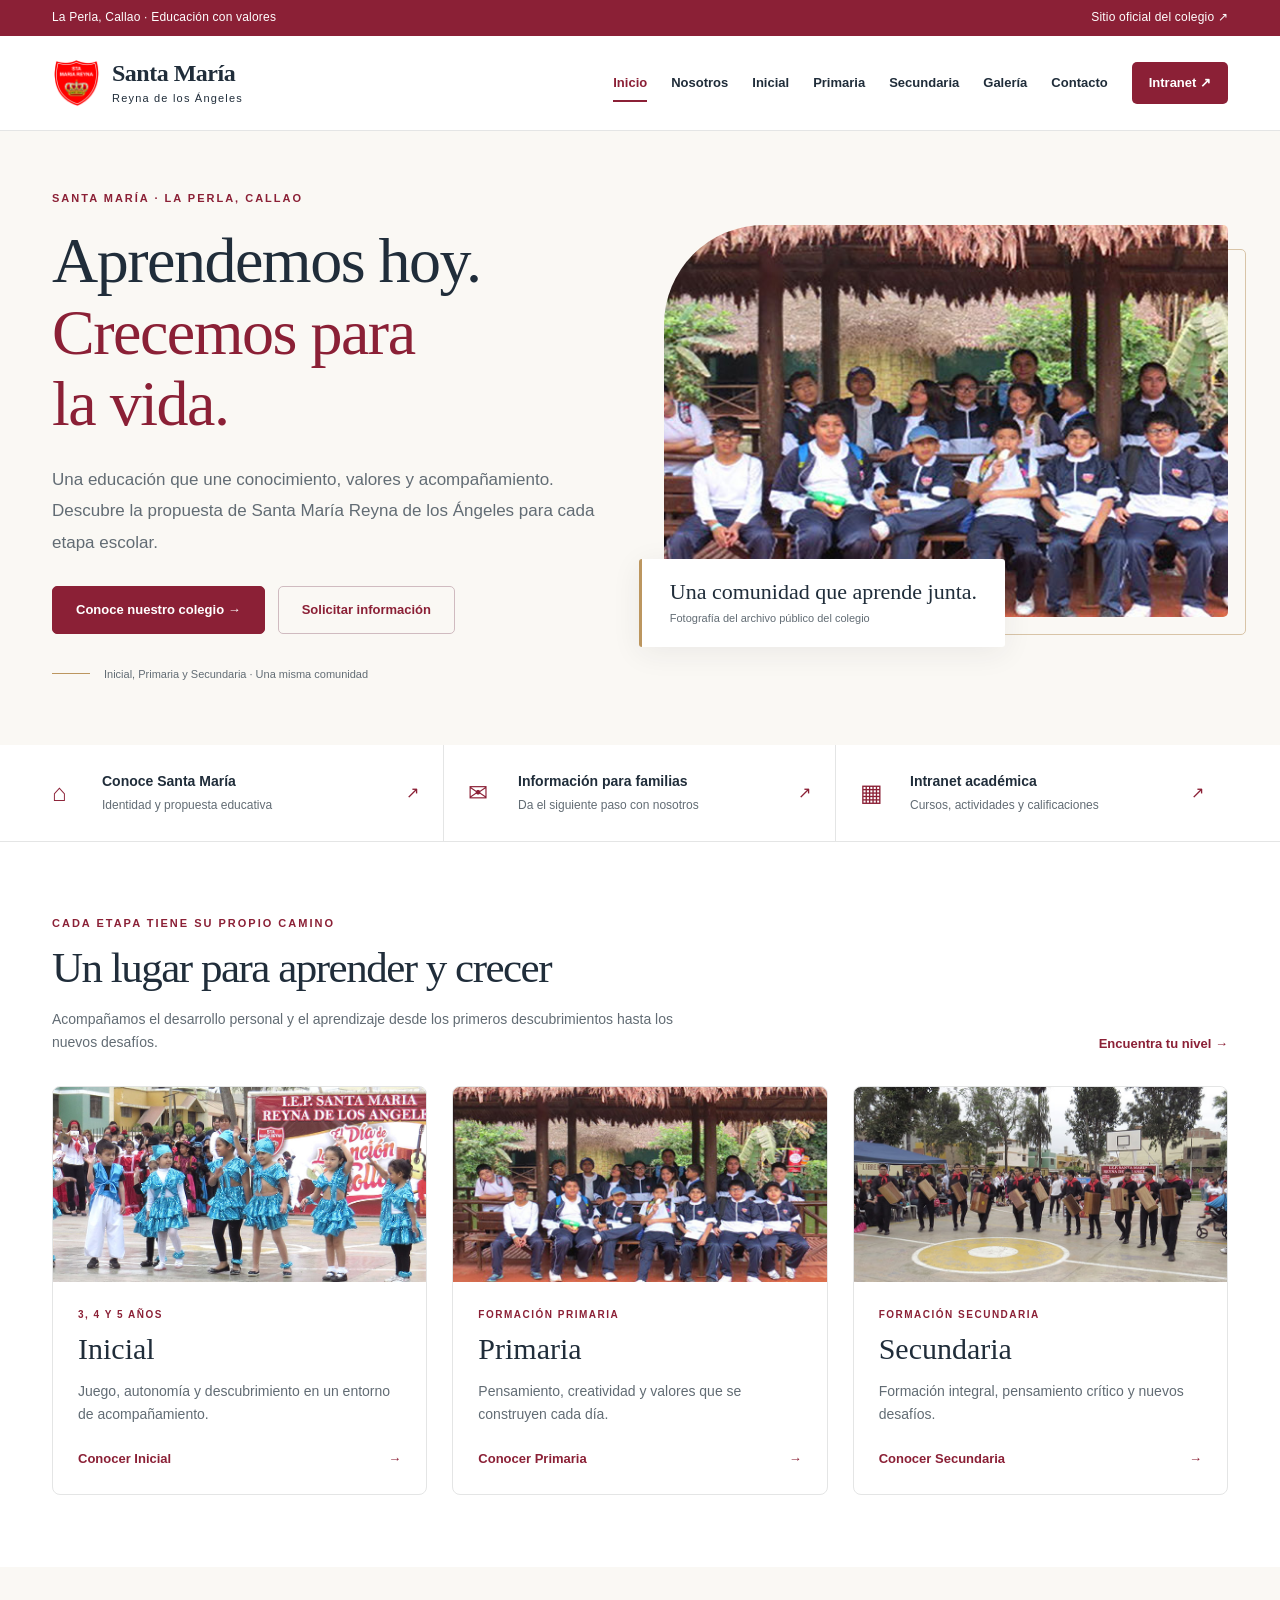
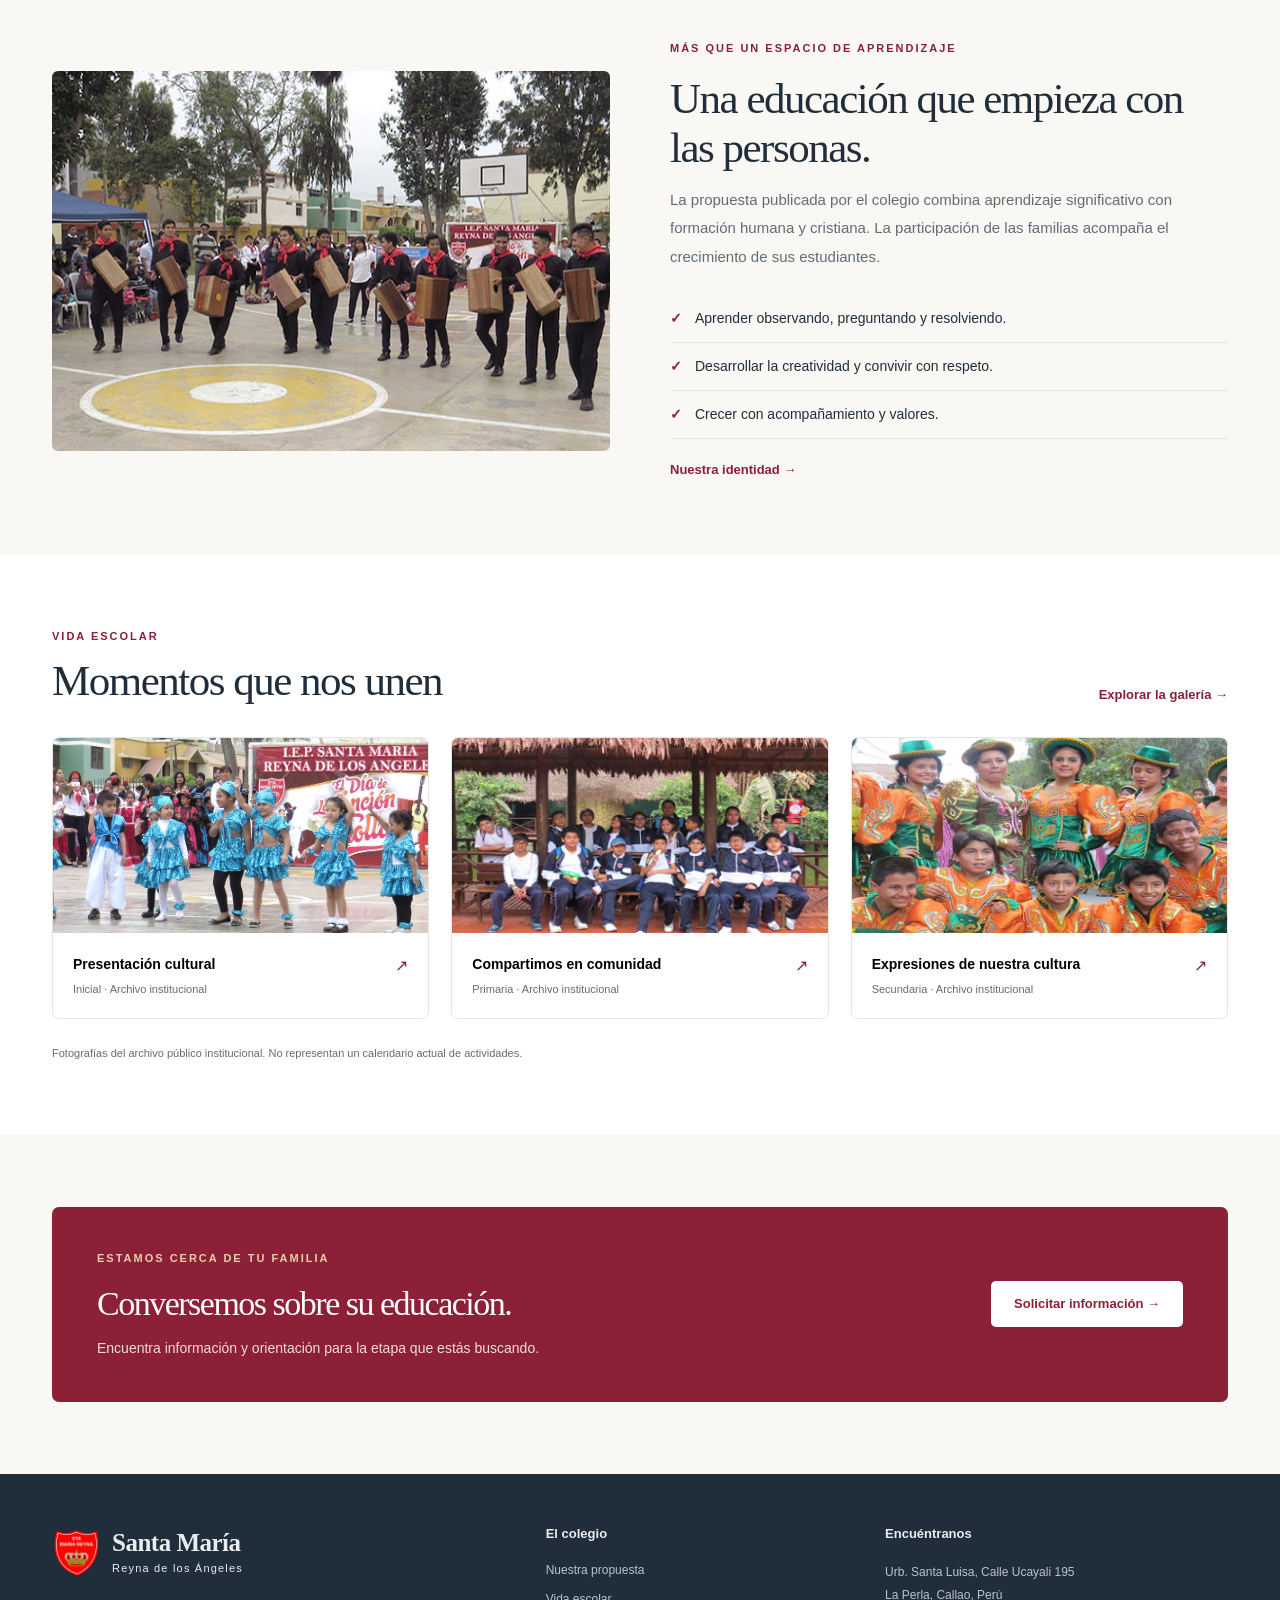
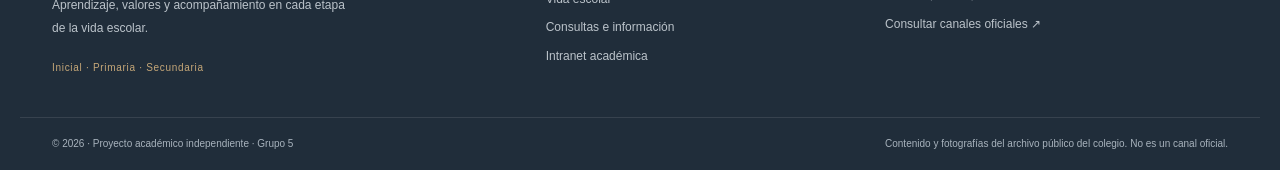
==== index.html @ e70b3de5 "Implementa portal institucional e intranet academica con SQLite" ====
<!doctype html>
<html lang="es"><head>
<meta charset="utf-8"><meta name="viewport" content="width=device-width,initial-scale=1"><meta name="theme-color" content="#8b2036">
<meta name="description" content="Santa María Reyna de los Ángeles: Inicial, Primaria y Secundaria en La Perla, Callao. Rediseño académico independiente.">
<title>Santa María Reyna de los Ángeles</title><link rel="icon" href="assets/logo.png"><link rel="stylesheet" href="styles.css">
</head><body>
<a class="skip" href="#main">Saltar al contenido</a>
<div class="topline"><div class="container"><span>La Perla, Callao · Educación con valores</span><a href="https://www.santamra.edu.pe/" target="_blank" rel="noopener noreferrer">Sitio oficial del colegio ↗</a></div></div>
<header class="sitehead"><div class="container headinner">
<a class="brand" href="#/inicio" aria-label="Santa María, ir al inicio"><img src="assets/logo.png" width="50" height="52" alt="Escudo de Santa María"><span><strong>Santa María</strong><small>Reyna de los Ángeles</small></span></a>
<button id="menuToggle" class="menuToggle" aria-expanded="false" aria-controls="siteNav">☰ <span>Menú</span></button>
<nav id="siteNav" aria-label="Navegación principal"><a href="#/inicio">Inicio</a><a href="#/institucion">Nosotros</a><a href="#/inicial">Inicial</a><a href="#/primaria">Primaria</a><a href="#/secundaria">Secundaria</a><a href="#/galeria">Galería</a><a href="#/contacto">Contacto</a><a class="navcta" href="intranet.html">Intranet ↗</a></nav>
</div></header>
<main id="main" tabindex="-1"><div id="page"></div></main>
<footer class="sitefooter"><div class="container footgrid">
<div><a class="brand footerbrand" href="#/inicio"><img src="assets/logo.png" width="50" height="52" alt="Escudo"><span><strong>Santa María</strong><small>Reyna de los Ángeles</small></span></a><p>Aprendizaje, valores y acompañamiento en cada etapa de la vida escolar.</p><span class="footerlabel">Inicial · Primaria · Secundaria</span></div>
<div><h3>El colegio</h3><a href="#/institucion">Nuestra propuesta</a><a href="#/galeria">Vida escolar</a><a href="#/contacto">Consultas e información</a><a href="intranet.html">Intranet académica</a></div>
<div><h3>Encuéntranos</h3><p>Urb. Santa Luisa, Calle Ucayali 195<br>La Perla, Callao, Perú</p><a href="https://www.santamra.edu.pe/contactenos.html" target="_blank" rel="noopener noreferrer">Consultar canales oficiales ↗</a></div>
</div><div class="container legal"><span>© 2026 · Proyecto académico independiente · Grupo 5</span><span>Contenido y fotografías del archivo público del colegio. No es un canal oficial.</span></div></footer>
<dialog id="modal" aria-labelledby="modalTitle"><button class="close" id="modalClose" aria-label="Cerrar fotografía">×</button><div id="modalContent"></div></dialog>
<script src="app.js"></script></body></html>
---- styles.css ----
:root{--wine:#8b2036;--wine-dark:#661629;--ink:#202d3a;--muted:#626c74;--paper:#faf8f4;--gold:#bc965f;--line:#e4e5e5}
*{box-sizing:border-box}body{margin:0;color:var(--ink);font:16px/1.65 'Segoe UI',Arial,sans-serif;background:white}a{color:inherit;text-decoration:none}button,input,select,textarea{font:inherit}button,a,input,select,textarea{touch-action:manipulation}button{cursor:pointer}img{max-width:100%;display:block}h1,h2,h3,p{margin:0}h1,h2{font-family:Georgia,'Times New Roman',serif;font-weight:400;line-height:1.12;letter-spacing:-1.5px}h1{font-size:clamp(38px,5vw,65px)}h2{font-size:clamp(30px,3.6vw,43px)}h3{font-size:21px;line-height:1.35}p{margin-top:14px}.container{max-width:1240px;margin:auto;padding:0 32px}.skip{position:fixed;top:-100px;left:15px;padding:12px;background:white;z-index:100}.skip:focus{top:12px}:focus-visible{outline:3px solid #c59438;outline-offset:4px;border-radius:3px}[hidden]{display:none!important}.topline{background:var(--wine);color:white;font-size:12px;letter-spacing:.2px}.topline .container{display:flex;align-items:center;justify-content:space-between;padding-top:8px;padding-bottom:8px}.sitehead{background:white;border-bottom:1px solid var(--line);position:sticky;top:0;z-index:30}.headinner{display:flex;align-items:center;justify-content:space-between;gap:22px;min-height:94px}.brand{display:flex;align-items:center;gap:11px;flex-shrink:0;line-height:1.25}.brand img{object-fit:contain;width:49px;height:54px}.brand strong{font:700 24px Georgia,serif;letter-spacing:-.5px}.brand small{display:block;font-size:11px;letter-spacing:1.2px;margin-top:5px}.sitehead nav{display:flex;align-items:center;gap:24px}.sitehead nav a{font-size:13px;font-weight:600;position:relative;padding:10px 0}.sitehead nav a.active{color:var(--wine)}.sitehead nav a.active:after{content:'';position:absolute;left:0;right:0;bottom:2px;height:2px;background:var(--wine)}.sitehead nav .navcta{padding:10px 17px;background:var(--wine);color:white;border-radius:5px}.menuToggle{display:none;border:1px solid var(--line);background:white;padding:9px;border-radius:5px}.hero{background:var(--paper);overflow:hidden}.heroGrid{display:grid;grid-template-columns:1fr 1.03fr;gap:64px;align-items:center;padding-top:58px;padding-bottom:62px}.eyebrow{font-size:11px;letter-spacing:2px;font-weight:700;text-transform:uppercase;color:var(--wine);margin-bottom:18px}.hero h1 em{font-style:normal;color:var(--wine)}.lead{font-size:17px;color:var(--muted);line-height:1.85;max-width:630px;margin-top:24px}.actions{display:flex;gap:13px;flex-wrap:wrap;align-items:center;margin-top:28px}.btn{display:inline-flex;align-items:center;justify-content:center;gap:18px;background:var(--wine);color:white;padding:13px 23px;border:1px solid var(--wine);border-radius:5px;font-weight:600;font-size:13px;line-height:1.5;transition:background .15s}.btn:hover{background:var(--wine-dark)}.btn.secondary{background:transparent;color:var(--wine);border-color:#d0bbc0}.btn.secondary:hover{background:#f3e9ec}.btn:disabled{opacity:.65;cursor:wait}.inlineLink{font-size:13px;font-weight:650;color:var(--wine);display:inline-block;margin-top:20px}.heroPhoto{margin:0;position:relative;padding-bottom:30px}.heroPhoto:before{content:'';position:absolute;right:-18px;top:24px;width:76%;height:91%;border:1px solid #d8c4a7;border-radius:100px 5px 5px 5px}.heroPhoto img{position:relative;width:100%;height:392px;object-fit:cover;object-position:45% center;border-radius:100px 5px 5px 5px}.photoCaption{position:absolute;bottom:0;left:-25px;background:white;padding:20px 28px;box-shadow:0 6px 30px #24313b12;border-left:3px solid var(--gold);border-radius:3px;max-width:90%}.photoCaption strong{display:block;font:22px Georgia,serif}.photoCaption span{display:block;font-size:11px;color:var(--muted);margin-top:4px}.heroMeta{display:flex;align-items:center;gap:14px;margin-top:31px;font-size:11px;color:var(--muted)}.heroMeta:before{content:'';height:1px;width:38px;background:var(--gold)}.quickbar{border-bottom:1px solid var(--line)}.quickgrid{display:grid;grid-template-columns:repeat(3,1fr)}.quickgrid a{padding:25px 24px;display:flex;align-items:center;gap:17px;border-right:1px solid var(--line)}.quickgrid a:first-child{padding-left:0}.quickgrid a:last-child{border:0}.quickgrid strong{display:block;font-size:14px}.quickgrid small{display:block;color:var(--muted);font-size:12px;margin-top:3px}.quickicon{font-size:24px;color:var(--wine);width:33px}.quickarrow{margin-left:auto;color:var(--wine)}.section{padding:72px 0}.section.alt{background:var(--paper)}.sectionHead{display:flex;justify-content:space-between;align-items:end;gap:25px;margin-bottom:32px}.sectionHead .eyebrow{margin-bottom:12px}.sectionIntro{color:var(--muted);font-size:14px;max-width:630px;margin-top:16px}.cards{display:grid;grid-template-columns:repeat(3,1fr);gap:25px}.card{border:1px solid var(--line);background:white;border-radius:8px;overflow:hidden}.card img{height:195px;width:100%;object-fit:cover}.cardBody{padding:25px}.label{font-size:10px;color:var(--wine);font-weight:700;letter-spacing:1.5px;text-transform:uppercase;margin-bottom:8px}.card h3{font:30px Georgia,serif}.card p{font-size:14px;color:var(--muted);min-height:48px}.card a{display:flex;justify-content:space-between}.twocol{display:grid;grid-template-columns:1fr 1fr;gap:60px;align-items:center}.twocol figure{margin:0}.widePhoto{width:100%;height:380px;object-fit:cover;border-radius:6px}.prose{color:var(--muted);font-size:15px;line-height:1.9}.detailList{list-style:none;padding:0;margin:24px 0 0}.detailList li{display:flex;gap:13px;align-items:start;padding:12px 0;border-bottom:1px solid var(--line);font-size:14px}.detailList li:before{content:'✓';color:var(--wine);font-weight:700}.ctaBand{display:flex;gap:25px;align-items:center;justify-content:space-between;background:var(--wine);color:white;padding:42px 45px;border-radius:7px}.ctaBand p{opacity:.85;font-size:14px}.ctaBand .eyebrow{color:#e6cfaa}.ctaBand .btn{background:white;color:var(--wine);border:0;flex-shrink:0}.ctaBand h2{font-size:34px}.source{font-size:11px;color:var(--muted);margin-top:25px}.source a{text-decoration:underline;text-underline-offset:3px}.pageHero{background:var(--paper);padding:42px 0 47px;border-bottom:1px solid #eee8df}.breadcrumb{font-size:11px;color:var(--muted);margin-bottom:22px}.breadcrumb a{color:var(--wine)}.pageHero h1{font-size:49px}.pageHero .lead{font-size:16px;margin-top:16px}.panel{border:1px solid var(--line);border-radius:7px;padding:32px;background:white}.panel h2{font-size:34px}.panel h3{font:26px Georgia,serif}.panel p{color:var(--muted);font-size:14px}.bulletCards{display:grid;grid-template-columns:repeat(3,1fr);gap:25px;margin-top:32px}.bullet{padding:28px;background:white;border:1px solid var(--line);border-radius:7px}.bullet>b{font:30px Georgia,serif;color:#c5a778}.bullet h3{margin-top:18px;font-size:18px}.bullet p{font-size:14px;color:var(--muted)}.levelMeta{display:flex;gap:8px;flex-wrap:wrap;margin-top:25px}.pill{font-size:11px;border-radius:30px;background:#eee6db;padding:6px 13px;color:#605647}.filterbar{display:flex;gap:8px;flex-wrap:wrap;margin-bottom:25px}.filter{padding:9px 20px;border:1px solid var(--line);border-radius:4px;background:white;color:var(--muted);font-size:13px}.filter[aria-pressed=true]{background:var(--wine);border-color:var(--wine);color:white}.gallery{display:grid;grid-template-columns:repeat(3,1fr);gap:22px;margin-top:15px}.photo{text-align:left;border:1px solid var(--line);background:white;padding:0;border-radius:7px;overflow:hidden}.photo img{width:100%;height:195px;object-fit:cover;transition:transform .2s}.photo:hover img{transform:scale(1.025)}.photoInfo{display:block;padding:20px}.photoInfo strong{display:block;font-size:14px}.photoInfo small{display:block;font-size:11px;color:var(--muted);margin-top:4px}.photoInfo em{float:right;font-style:normal;color:var(--wine)}dialog{border:0;border-radius:8px;padding:32px;max-width:900px;width:calc(100% - 32px);max-height:92vh;overflow:auto;color:var(--ink);box-shadow:0 25px 80px #0004}dialog::backdrop{background:#17222dcc}.close{position:absolute;right:13px;top:9px;background:white;border:0;font-size:28px;border-radius:30px;width:36px;height:36px;z-index:1}dialog img{width:100%;margin:20px 0;border-radius:5px}dialog h3{padding-right:30px}dialog p{font-size:13px;color:var(--muted)}.formWrap{display:grid;grid-template-columns:1.45fr 1fr;gap:36px;align-items:start}.formGrid{display:grid;grid-template-columns:1fr 1fr;gap:21px;margin-top:27px}.field{display:flex;flex-direction:column;gap:7px}.field label{font-size:12px;font-weight:650}.field input,.field select,.field textarea{width:100%;border:1px solid #cdd1d4;background:white;border-radius:5px;padding:11px 13px;font-size:14px;color:var(--ink)}.field textarea{resize:vertical;min-height:120px}.full{grid-column:1/-1}.checkfield{display:flex;flex-direction:row;align-items:flex-start;gap:11px}.checkfield input{width:17px;height:17px;flex-shrink:0;margin:3px 0}.checkfield label{font-weight:400;color:var(--muted);font-size:12px}.help{font-size:11px;color:var(--muted)}.error{font-size:12px;color:#a32535}.invalid{border-color:#b7233c!important;background:#fff8f8!important}.notice{padding:16px 19px;background:var(--paper);border-left:3px solid var(--gold);font-size:12px;color:#655b4d;margin-top:23px}.success{padding:20px;border:1px solid #a5ccae;background:#f0f8f1;color:#235f39;border-radius:6px;margin-top:22px}.success p{font-size:13px;color:#235f39}.contactItem{padding:22px 0;border-bottom:1px solid var(--line)}.contactItem small{display:block;font-size:10px;color:var(--wine);letter-spacing:1px;text-transform:uppercase}.contactItem strong{display:block;font-size:14px;margin-top:7px}.mapCard{background:#f0ede6;margin-top:24px;border-radius:7px;padding:27px;background-image:linear-gradient(45deg,transparent 46%,#ddd8cc 47%,#ddd8cc 49%,transparent 50%),linear-gradient(-25deg,transparent 45%,#e0dbcf 46%,#e0dbcf 48%,transparent 49%);background-size:68px 75px}.mapCard div{background:white;padding:22px;box-shadow:0 4px 15px #0001;border-radius:5px}.mapCard a{font-size:12px;color:var(--wine);display:block;margin-top:12px}.faq{margin-top:32px}.faq details{border-bottom:1px solid var(--line);padding:19px 0;font-size:14px}.faq summary{font-weight:600;cursor:pointer}.faq p{font-size:14px;color:var(--muted)}.sitefooter{background:#202d3a;color:#e9edef;padding:52px 0 0}.footgrid{display:grid;grid-template-columns:1.25fr .8fr 1fr;gap:65px}.sitefooter p{font-size:12px;color:#bbc3ca;max-width:300px;line-height:1.9}.sitefooter h3{font:600 13px 'Segoe UI',sans-serif;margin-bottom:20px}.footgrid>div>a:not(.brand){display:block;font-size:12px;color:#bbc3ca;margin:9px 0}.footerbrand strong{font-size:25px}.footerlabel{font-size:10px;letter-spacing:.7px;color:#c5a778;display:block;margin-top:21px}.legal{display:flex;justify-content:space-between;gap:20px;font-size:10px;color:#a8b3bd;border-top:1px solid #ffffff1a;margin-top:40px;padding-top:18px;padding-bottom:18px}.notfound{text-align:center;padding:90px 25px}
@media(min-width:1450px){.heroGrid{padding-top:78px;padding-bottom:82px}.heroPhoto img{height:450px}}
@media(max-width:1100px){.sitehead nav{gap:15px}.brand strong{font-size:21px}.brand small{font-size:10px}.heroGrid{gap:35px}.heroPhoto img{height:370px}.photoCaption{left:-12px}.headinner{gap:16px}.container{padding-left:24px;padding-right:24px}}
@media(max-width:930px){.menuToggle{display:block}.sitehead nav{display:none;position:absolute;top:100%;left:0;right:0;background:white;padding:15px 24px;box-shadow:0 10px 15px #0001;flex-wrap:wrap;gap:10px 22px}.sitehead nav.open{display:flex}.headinner{min-height:80px}.heroGrid{gap:30px}.heroPhoto img{height:350px}.hero h1{font-size:45px}.quickgrid a{padding:20px 14px}.quickgrid small{font-size:11px}.twocol{gap:32px}.footgrid{gap:35px}}
@media(max-width:680px){.container{padding:0 20px}.topline .container{padding-top:8px;padding-bottom:8px}.topline{font-size:10px}.topline span{max-width:170px}.heroGrid{grid-template-columns:1fr;padding-top:38px;padding-bottom:36px;gap:38px}.hero h1{font-size:47px}.hero .lead{font-size:15px;margin-top:20px}.heroPhoto{padding-bottom:20px}.heroPhoto img{height:270px;border-radius:65px 5px 5px 5px;object-position:center}.photoCaption{left:10px;padding:15px 21px}.photoCaption strong{font-size:20px}.heroMeta{margin-top:22px}.quickgrid{grid-template-columns:1fr}.quickgrid a{padding:17px 0;border-right:0;border-bottom:1px solid var(--line)}.quickgrid small{font-size:12px}.section{padding:44px 0}.sectionHead{display:block}.sectionHead>.inlineLink{margin-top:17px}.cards,.bulletCards,.gallery{grid-template-columns:1fr}.cards{gap:23px}.card img{height:215px}.card p{min-height:0}.twocol,.formWrap{grid-template-columns:1fr;gap:30px}.widePhoto{height:260px}.ctaBand{display:block;padding:29px 24px}.ctaBand .btn{margin-top:24px}.ctaBand h2{font-size:31px}.pageHero{padding:28px 0 35px}.pageHero h1{font-size:39px}.pageHero .lead{font-size:15px}.panel{padding:25px}.formGrid{grid-template-columns:1fr;gap:17px}.footgrid{grid-template-columns:1fr;gap:28px}.legal{display:block;margin-top:28px;padding-top:17px;padding-bottom:20px}.legal span{display:block;margin-top:5px}.sitefooter{padding-top:36px}.photo img{height:220px}dialog{padding:26px 19px}.bulletCards{gap:14px}.breadcrumb{margin-bottom:17px}.source{font-size:11px}.filter{padding:8px 15px}}
@media(prefers-reduced-motion:reduce){*{scroll-behavior:auto!important;transition:none!important}}
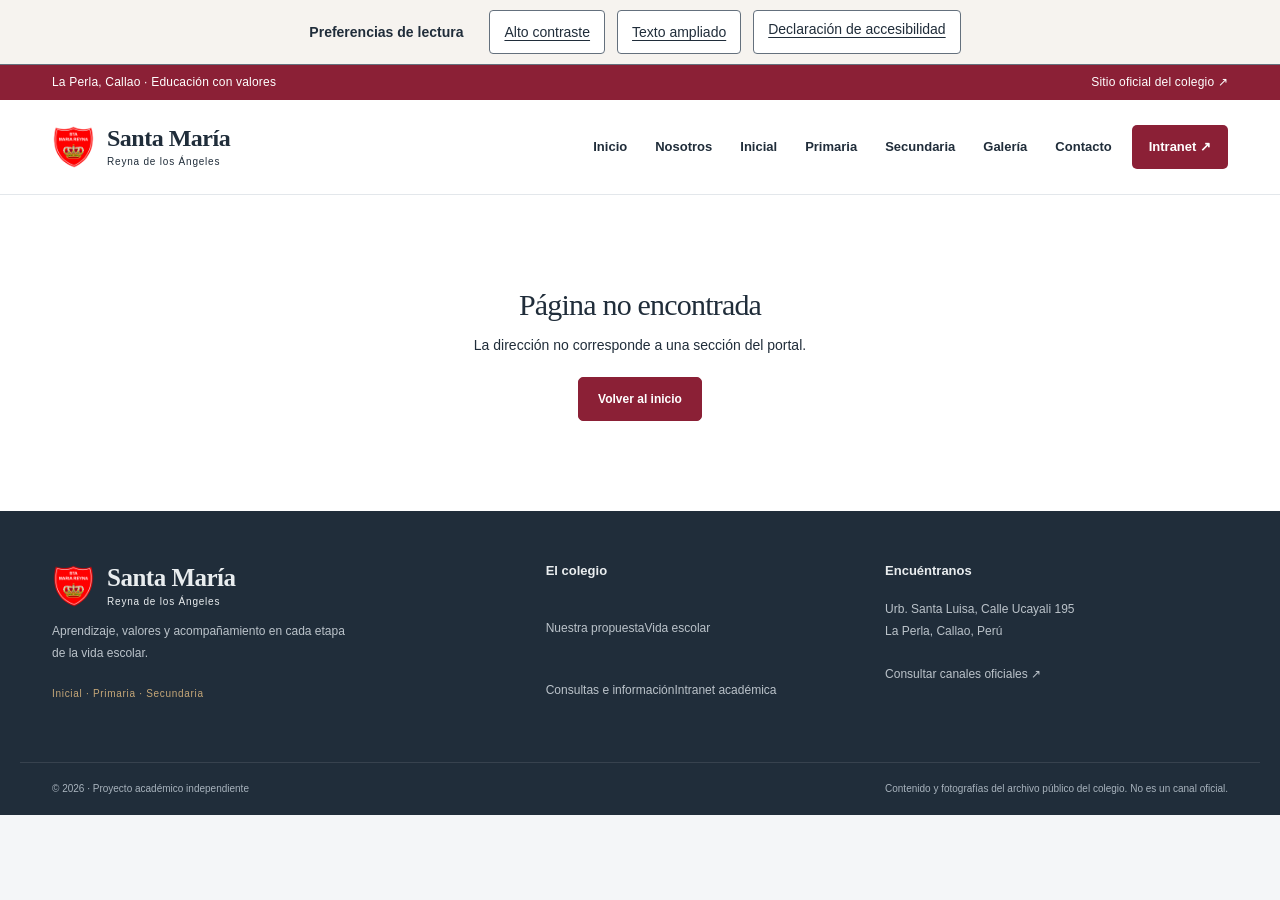
==== commit 84063eb2: "Actualiza sistema APF3 y agrega informes del avance 3" ====
--- a/index.html
+++ b/index.html
@@ -1,21 +1,19 @@
 <!doctype html>
-<html lang="es"><head>
-<meta charset="utf-8"><meta name="viewport" content="width=device-width,initial-scale=1"><meta name="theme-color" content="#8b2036">
-<meta name="description" content="Santa María Reyna de los Ángeles: Inicial, Primaria y Secundaria en La Perla, Callao. Rediseño académico independiente.">
-<title>Santa María Reyna de los Ángeles</title><link rel="icon" href="assets/logo.png"><link rel="stylesheet" href="styles.css">
-</head><body>
-<a class="skip" href="#main">Saltar al contenido</a>
-<div class="topline"><div class="container"><span>La Perla, Callao · Educación con valores</span><a href="https://www.santamra.edu.pe/" target="_blank" rel="noopener noreferrer">Sitio oficial del colegio ↗</a></div></div>
-<header class="sitehead"><div class="container headinner">
-<a class="brand" href="#/inicio" aria-label="Santa María, ir al inicio"><img src="assets/logo.png" width="50" height="52" alt="Escudo de Santa María"><span><strong>Santa María</strong><small>Reyna de los Ángeles</small></span></a>
-<button id="menuToggle" class="menuToggle" aria-expanded="false" aria-controls="siteNav">☰ <span>Menú</span></button>
-<nav id="siteNav" aria-label="Navegación principal"><a href="#/inicio">Inicio</a><a href="#/institucion">Nosotros</a><a href="#/inicial">Inicial</a><a href="#/primaria">Primaria</a><a href="#/secundaria">Secundaria</a><a href="#/galeria">Galería</a><a href="#/contacto">Contacto</a><a class="navcta" href="intranet.html">Intranet ↗</a></nav>
-</div></header>
-<main id="main" tabindex="-1"><div id="page"></div></main>
-<footer class="sitefooter"><div class="container footgrid">
-<div><a class="brand footerbrand" href="#/inicio"><img src="assets/logo.png" width="50" height="52" alt="Escudo"><span><strong>Santa María</strong><small>Reyna de los Ángeles</small></span></a><p>Aprendizaje, valores y acompañamiento en cada etapa de la vida escolar.</p><span class="footerlabel">Inicial · Primaria · Secundaria</span></div>
-<div><h3>El colegio</h3><a href="#/institucion">Nuestra propuesta</a><a href="#/galeria">Vida escolar</a><a href="#/contacto">Consultas e información</a><a href="intranet.html">Intranet académica</a></div>
-<div><h3>Encuéntranos</h3><p>Urb. Santa Luisa, Calle Ucayali 195<br>La Perla, Callao, Perú</p><a href="https://www.santamra.edu.pe/contactenos.html" target="_blank" rel="noopener noreferrer">Consultar canales oficiales ↗</a></div>
-</div><div class="container legal"><span>© 2026 · Proyecto académico independiente · Grupo 5</span><span>Contenido y fotografías del archivo público del colegio. No es un canal oficial.</span></div></footer>
-<dialog id="modal" aria-labelledby="modalTitle"><button class="close" id="modalClose" aria-label="Cerrar fotografía">×</button><div id="modalContent"></div></dialog>
-<script src="app.js"></script></body></html>
+<html lang="es">
+  <head>
+    <meta charset="utf-8" />
+    <meta name="viewport" content="width=device-width, initial-scale=1" />
+    <meta name="theme-color" content="#8b2036" />
+    <meta
+      name="description"
+      content="Santa María Reyna de los Ángeles: Inicial, Primaria y Secundaria en La Perla, Callao."
+    />
+    <title>Santa María Reyna de los Ángeles</title>
+    <link rel="icon" href="/assets/logo.png" />
+    <script type="module" crossorigin src="/assets/index-O6OawQGP.js"></script>
+    <link rel="stylesheet" crossorigin href="/assets/index-CApla5nl.css">
+  <link rel="stylesheet" href="/accessibility.css"></head>
+  <body>
+    <div id="root"></div>
+  <script src="/audit-tools.js" defer></script><script src="/accessibility.js" defer></script></body>
+</html>
--- a/assets/index-CApla5nl.css
+++ b/assets/index-CApla5nl.css
@@ -0,0 +1 @@
+:root{--wine:#8b2036;--wine-dark:#661629;--ink:#202d3a;--muted:#626c74;--paper:#faf8f4;--gold:#bc965f;--line:#e4e5e5}body{margin:0;color:var(--ink);font:16px/1.65 Segoe UI,Arial,sans-serif;background:#fff}button,a,input,select,textarea{touch-action:manipulation}h1,h2{font-family:Georgia,Times New Roman,serif;font-weight:400;line-height:1.12;letter-spacing:-1.5px}h1{font-size:clamp(38px,5vw,65px)}h2{font-size:clamp(30px,3.6vw,43px)}h3{font-size:21px;line-height:1.35}p{margin-top:14px}.container{max-width:1240px;margin:auto;padding:0 32px}.skip{position:fixed;top:-100px;left:15px;padding:12px;background:#fff;z-index:100}.skip:focus{top:12px}:focus-visible{outline:3px solid #c59438;outline-offset:4px;border-radius:3px}.topline{background:var(--wine);color:#fff;font-size:12px;letter-spacing:.2px}.topline .container{display:flex;align-items:center;justify-content:space-between;padding-top:8px;padding-bottom:8px}.sitehead{background:#fff;border-bottom:1px solid var(--line);position:sticky;top:0;z-index:30}.headinner{display:flex;align-items:center;justify-content:space-between;gap:22px;min-height:94px}.brand{display:flex;align-items:center;gap:11px;flex-shrink:0;line-height:1.25}.brand img{object-fit:contain;width:49px;height:54px}.brand strong{font:700 24px Georgia,serif;letter-spacing:-.5px}.brand small{display:block;font-size:11px;letter-spacing:1.2px;margin-top:5px}.sitehead nav{display:flex;align-items:center;gap:24px}.sitehead nav a{font-size:13px;font-weight:600;position:relative;padding:10px 0}.sitehead nav a.active{color:var(--wine)}.sitehead nav a.active:after{content:"";position:absolute;left:0;right:0;bottom:2px;height:2px;background:var(--wine)}.sitehead nav .navcta{padding:10px 17px;background:var(--wine);color:#fff;border-radius:5px}.menuToggle{display:none;border:1px solid var(--line);background:#fff;padding:9px;border-radius:5px}.hero{background:var(--paper);overflow:hidden}.heroGrid{display:grid;grid-template-columns:1fr 1.03fr;gap:64px;align-items:center;padding-top:58px;padding-bottom:62px}.eyebrow{font-size:11px;letter-spacing:2px;font-weight:700;text-transform:uppercase;color:var(--wine);margin-bottom:18px}.hero h1 em{font-style:normal;color:var(--wine)}.lead{font-size:17px;color:var(--muted);line-height:1.85;max-width:630px;margin-top:24px}.actions{display:flex;gap:13px;flex-wrap:wrap;align-items:center;margin-top:28px}.btn{display:inline-flex;align-items:center;justify-content:center;gap:18px;background:var(--wine);color:#fff;padding:13px 23px;border:1px solid var(--wine);border-radius:5px;font-weight:600;font-size:13px;line-height:1.5;transition:background .15s}.btn:hover{background:var(--wine-dark)}.btn.secondary{background:transparent;color:var(--wine);border-color:#d0bbc0}.btn.secondary:hover{background:#f3e9ec}.btn:disabled{opacity:.65;cursor:wait}.inlineLink{font-size:13px;font-weight:650;color:var(--wine);display:inline-block;margin-top:20px}.heroPhoto{margin:0;position:relative;padding-bottom:30px}.heroPhoto:before{content:"";position:absolute;right:-18px;top:24px;width:76%;height:91%;border:1px solid #d8c4a7;border-radius:100px 5px 5px}.heroPhoto img{position:relative;width:100%;height:392px;object-fit:cover;object-position:45% center;border-radius:100px 5px 5px}.photoCaption{position:absolute;bottom:0;left:-25px;background:#fff;padding:20px 28px;box-shadow:0 6px 30px #24313b12;border-left:3px solid var(--gold);border-radius:3px;max-width:90%}.photoCaption strong{display:block;font:22px Georgia,serif}.photoCaption span{display:block;font-size:11px;color:var(--muted);margin-top:4px}.heroMeta{display:flex;align-items:center;gap:14px;margin-top:31px;font-size:11px;color:var(--muted)}.heroMeta:before{content:"";height:1px;width:38px;background:var(--gold)}.quickbar{border-bottom:1px solid var(--line)}.quickgrid{display:grid;grid-template-columns:repeat(3,1fr)}.quickgrid a{padding:25px 24px;display:flex;align-items:center;gap:17px;border-right:1px solid var(--line)}.quickgrid a:first-child{padding-left:0}.quickgrid a:last-child{border:0}.quickgrid strong{display:block;font-size:14px}.quickgrid small{display:block;color:var(--muted);font-size:12px;margin-top:3px}.quickicon{font-size:24px;color:var(--wine);width:33px}.quickarrow{margin-left:auto;color:var(--wine)}.section{padding:72px 0}.section.alt{background:var(--paper)}.sectionHead{display:flex;justify-content:space-between;align-items:end;gap:25px;margin-bottom:32px}.sectionHead .eyebrow{margin-bottom:12px}.sectionIntro{color:var(--muted);font-size:14px;max-width:630px;margin-top:16px}.cards{display:grid;grid-template-columns:repeat(3,1fr);gap:25px}.card{border:1px solid var(--line);background:#fff;border-radius:8px;overflow:hidden}.card img{height:195px;width:100%;object-fit:cover}.cardBody{padding:25px}.label{font-size:10px;color:var(--wine);font-weight:700;letter-spacing:1.5px;text-transform:uppercase;margin-bottom:8px}.card h3{font:30px Georgia,serif}.card p{font-size:14px;color:var(--muted);min-height:48px}.card a{display:flex;justify-content:space-between}.twocol{display:grid;grid-template-columns:1fr 1fr;gap:60px;align-items:center}.twocol figure{margin:0}.widePhoto{width:100%;height:380px;object-fit:cover;border-radius:6px}.prose{color:var(--muted);font-size:15px;line-height:1.9}.detailList{list-style:none;padding:0;margin:24px 0 0}.detailList li{display:flex;gap:13px;align-items:start;padding:12px 0;border-bottom:1px solid var(--line);font-size:14px}.detailList li:before{content:"✓";color:var(--wine);font-weight:700}.ctaBand{display:flex;gap:25px;align-items:center;justify-content:space-between;background:var(--wine);color:#fff;padding:42px 45px;border-radius:7px}.ctaBand p{opacity:.85;font-size:14px}.ctaBand .eyebrow{color:#e6cfaa}.ctaBand .btn{background:#fff;color:var(--wine);border:0;flex-shrink:0}.ctaBand h2{font-size:34px}.source{font-size:11px;color:var(--muted);margin-top:25px}.source a{text-decoration:underline;text-underline-offset:3px}.pageHero{background:var(--paper);padding:42px 0 47px;border-bottom:1px solid #eee8df}.breadcrumb{font-size:11px;color:var(--muted);margin-bottom:22px}.breadcrumb a{color:var(--wine)}.pageHero h1{font-size:49px}.pageHero .lead{font-size:16px;margin-top:16px}.panel{border:1px solid var(--line);border-radius:7px;padding:32px;background:#fff}.panel h2{font-size:34px}.panel h3{font:26px Georgia,serif}.panel p{color:var(--muted);font-size:14px}.bulletCards{display:grid;grid-template-columns:repeat(3,1fr);gap:25px;margin-top:32px}.bullet{padding:28px;background:#fff;border:1px solid var(--line);border-radius:7px}.bullet>b{font:30px Georgia,serif;color:#c5a778}.bullet h3{margin-top:18px;font-size:18px}.bullet p{font-size:14px;color:var(--muted)}.levelMeta{display:flex;gap:8px;flex-wrap:wrap;margin-top:25px}.pill{font-size:11px;border-radius:30px;background:#eee6db;padding:6px 13px;color:#605647}.filterbar{display:flex;gap:8px;flex-wrap:wrap;margin-bottom:25px}.filter{padding:9px 20px;border:1px solid var(--line);border-radius:4px;background:#fff;color:var(--muted);font-size:13px}.filter[aria-pressed=true]{background:var(--wine);border-color:var(--wine);color:#fff}.gallery{display:grid;grid-template-columns:repeat(3,1fr);gap:22px;margin-top:15px}.photo{text-align:left;border:1px solid var(--line);background:#fff;padding:0;border-radius:7px;overflow:hidden}.photo img{width:100%;height:195px;object-fit:cover;transition:transform .2s}.photo:hover img{transform:scale(1.025)}.photoInfo{display:block;padding:20px}.photoInfo strong{display:block;font-size:14px}.photoInfo small{display:block;font-size:11px;color:var(--muted);margin-top:4px}.photoInfo em{float:right;font-style:normal;color:var(--wine)}dialog{border:0;border-radius:8px;padding:32px;max-width:900px;width:calc(100% - 32px);max-height:92vh;overflow:auto;color:var(--ink);box-shadow:0 25px 80px #0004}dialog::backdrop{background:#17222dcc}.close{position:absolute;right:13px;top:9px;background:#fff;border:0;font-size:28px;border-radius:30px;width:36px;height:36px;z-index:1}dialog img{width:100%;margin:20px 0;border-radius:5px}dialog h3{padding-right:30px}dialog p{font-size:13px;color:var(--muted)}.formWrap{display:grid;grid-template-columns:1.45fr 1fr;gap:36px;align-items:start}.formGrid{display:grid;grid-template-columns:1fr 1fr;gap:21px;margin-top:27px}.field label{font-size:12px;font-weight:650}.field input,.field select,.field textarea{width:100%;border:1px solid #cdd1d4;background:#fff;border-radius:5px;padding:11px 13px;font-size:14px;color:var(--ink)}.field textarea{resize:vertical;min-height:120px}.checkfield{display:flex;flex-direction:row;align-items:flex-start;gap:11px}.checkfield input{width:17px;height:17px;flex-shrink:0;margin:3px 0}.checkfield label{font-weight:400;color:var(--muted);font-size:12px}.help{font-size:11px;color:var(--muted)}.error{font-size:12px;color:#a32535}.invalid{border-color:#b7233c!important;background:#fff8f8!important}.notice{padding:16px 19px;background:var(--paper);border-left:3px solid var(--gold);font-size:12px;color:#655b4d;margin-top:23px}.success{padding:20px;border:1px solid #a5ccae;background:#f0f8f1;color:#235f39;border-radius:6px;margin-top:22px}.success p{font-size:13px;color:#235f39}.contactItem{padding:22px 0;border-bottom:1px solid var(--line)}.contactItem small{display:block;font-size:10px;color:var(--wine);letter-spacing:1px;text-transform:uppercase}.contactItem strong{display:block;font-size:14px;margin-top:7px}.mapCard{background:#f0ede6;margin-top:24px;border-radius:7px;padding:27px;background-image:linear-gradient(45deg,transparent 46%,#ddd8cc 47%,#ddd8cc 49%,transparent 50%),linear-gradient(-25deg,transparent 45%,#e0dbcf 46%,#e0dbcf 48%,transparent 49%);background-size:68px 75px}.mapCard div{background:#fff;padding:22px;box-shadow:0 4px 15px #0001;border-radius:5px}.mapCard a{font-size:12px;color:var(--wine);display:block;margin-top:12px}.faq{margin-top:32px}.faq details{border-bottom:1px solid var(--line);padding:19px 0;font-size:14px}.faq summary{font-weight:600;cursor:pointer}.faq p{font-size:14px;color:var(--muted)}.sitefooter{background:#202d3a;color:#e9edef;padding:52px 0 0}.footgrid{display:grid;grid-template-columns:1.25fr .8fr 1fr;gap:65px}.sitefooter p{font-size:12px;color:#bbc3ca;max-width:300px;line-height:1.9}.sitefooter h3{font:600 13px Segoe UI,sans-serif;margin-bottom:20px}.footgrid>div>a:not(.brand){display:block;font-size:12px;color:#bbc3ca;margin:9px 0}.footerbrand strong{font-size:25px}.footerlabel{font-size:10px;letter-spacing:.7px;color:#c5a778;display:block;margin-top:21px}.legal{display:flex;justify-content:space-between;gap:20px;font-size:10px;color:#a8b3bd;border-top:1px solid #ffffff1a;margin-top:40px;padding-top:18px;padding-bottom:18px}.notfound{text-align:center;padding:90px 25px}@media(min-width:1450px){.heroGrid{padding-top:78px;padding-bottom:82px}.heroPhoto img{height:450px}}@media(max-width:1100px){.sitehead nav{gap:15px}.brand strong{font-size:21px}.brand small{font-size:10px}.heroGrid{gap:35px}.heroPhoto img{height:370px}.photoCaption{left:-12px}.headinner{gap:16px}.container{padding-left:24px;padding-right:24px}}@media(max-width:930px){.menuToggle{display:block}.sitehead nav{display:none;position:absolute;top:100%;left:0;right:0;background:#fff;padding:15px 24px;box-shadow:0 10px 15px #0001;flex-wrap:wrap;gap:10px 22px}.sitehead nav.open{display:flex}.headinner{min-height:80px}.heroGrid{gap:30px}.heroPhoto img{height:350px}.hero h1{font-size:45px}.quickgrid a{padding:20px 14px}.quickgrid small{font-size:11px}.twocol{gap:32px}.footgrid{gap:35px}}@media(max-width:680px){.container{padding:0 20px}.topline .container{padding-top:8px;padding-bottom:8px}.topline{font-size:10px}.topline span{max-width:170px}.heroGrid{grid-template-columns:1fr;padding-top:38px;padding-bottom:36px;gap:38px}.hero h1{font-size:47px}.hero .lead{font-size:15px;margin-top:20px}.heroPhoto{padding-bottom:20px}.heroPhoto img{height:270px;border-radius:65px 5px 5px;object-position:center}.photoCaption{left:10px;padding:15px 21px}.photoCaption strong{font-size:20px}.heroMeta{margin-top:22px}.quickgrid{grid-template-columns:1fr}.quickgrid a{padding:17px 0;border-right:0;border-bottom:1px solid var(--line)}.quickgrid small{font-size:12px}.section{padding:44px 0}.sectionHead{display:block}.sectionHead>.inlineLink{margin-top:17px}.cards,.bulletCards,.gallery{grid-template-columns:1fr}.cards{gap:23px}.card img{height:215px}.card p{min-height:0}.twocol,.formWrap{grid-template-columns:1fr;gap:30px}.widePhoto{height:260px}.ctaBand{display:block;padding:29px 24px}.ctaBand .btn{margin-top:24px}.ctaBand h2{font-size:31px}.pageHero{padding:28px 0 35px}.pageHero h1{font-size:39px}.pageHero .lead{font-size:15px}.panel{padding:25px}.formGrid{grid-template-columns:1fr;gap:17px}.footgrid{grid-template-columns:1fr;gap:28px}.legal{display:block;margin-top:28px;padding-top:17px;padding-bottom:20px}.legal span{display:block;margin-top:5px}.sitefooter{padding-top:36px}.photo img{height:220px}dialog{padding:26px 19px}.bulletCards{gap:14px}.breadcrumb{margin-bottom:17px}.source{font-size:11px}.filter{padding:8px 15px}}@media(prefers-reduced-motion:reduce){*{scroll-behavior:auto!important;transition:none!important}}:root{--wine:#8b2036;--ink:#202d3a;--muted:#64707d;--line:#e3e7eb;--bg:#f4f6f8;--gold:#b68b47}*{box-sizing:border-box}body{margin:0;font:14px/1.6 Segoe UI,Arial,sans-serif;color:var(--ink);background:var(--bg)}a{color:inherit;text-decoration:none}button,input,select,textarea{font:inherit}button{cursor:pointer}img{max-width:100%;display:block}h1,h2,h3,p{margin:0}h1{font-size:30px;line-height:1.3;letter-spacing:-.8px}h2{font-size:18px;line-height:1.4}h3{font-size:15px}p{margin-top:10px}[hidden]{display:none!important}:focus-visible{outline:3px solid #c39a55;outline-offset:3px;border-radius:3px}.skip{position:fixed;top:-100px;left:10px;background:#fff;padding:10px;z-index:200}.skip:focus{top:10px}.loading{padding:100px 30px;text-align:center}.eyebrow{text-transform:uppercase;color:var(--wine);font-size:10px;font-weight:700;letter-spacing:1.5px;margin-bottom:10px}.muted,.hint{color:var(--muted);font-size:12px}.brand{display:flex;align-items:center;gap:12px;line-height:1.25}.brand img{width:43px;height:47px;object-fit:contain}.brand b{font:700 22px Georgia,serif}.brand small{display:block;font-size:10px;letter-spacing:.8px;margin-top:4px}.btn{display:inline-flex;justify-content:center;align-items:center;gap:10px;color:#fff;background:var(--wine);border:1px solid var(--wine);border-radius:5px;padding:11px 19px;font-weight:600;font-size:12px;line-height:1.5}.btn:hover{background:#6e182b}.btn.secondary{background:#fff;color:var(--ink);border-color:#d7dce1}.btn.secondary:hover{background:#f1f3f5}.btn.small{padding:7px 12px;font-size:11px}.btn:disabled{opacity:.55;cursor:wait}.textbtn{border:0;background:transparent;color:var(--wine);font-size:12px;padding:5px 0;font-weight:600}.danger{color:#a62e3d}.field{display:flex;flex-direction:column;gap:7px}.field label{font-size:12px;font-weight:600}.field input,.field select,.field textarea{border:1px solid #cdd4da;background:#fff;border-radius:5px;padding:10px 12px;font-size:13px;width:100%;color:var(--ink);min-width:0}.field textarea{min-height:125px;resize:vertical}.field input:disabled,.field select:disabled{background:#f1f3f5}.formgrid{display:grid;grid-template-columns:1fr 1fr;gap:18px;margin-top:23px}.full{grid-column:1/-1}.formerror{color:#a92c3e;background:#fff1f2;padding:11px 14px;border-radius:5px;font-size:12px;margin-top:15px}.formerror:empty{display:none}.formActions{margin-top:21px;display:flex;gap:12px;align-items:center}.notice{background:#faf5eb;border-left:3px solid #c9a970;padding:13px 17px;font-size:11px;color:#665844;margin-top:22px}.chip{display:inline-flex;align-items:center;border-radius:30px;font-size:10px;font-weight:600;padding:4px 10px;white-space:nowrap;background:#edf0f3;color:#536272}.chip.green{background:#e8f4ec;color:#286b43}.chip.gold{background:#fff1d9;color:#8a5a14}.chip.red{background:#f9e9ed;color:#8b2036}.chip.blue{background:#eaf0fb;color:#315c96}.login{min-height:100vh;display:grid;grid-template-columns:1fr 1.1fr}.loginStory{background:#742036;color:#fff;padding:58px 70px;display:flex;flex-direction:column;position:relative;overflow:hidden}.loginStory .brand b{font-size:26px}.loginStory .brand small{color:#e9c6cd}.loginStory .eyebrow{color:#e6c99c;margin-top:58px}.loginStory h1{font:46px/1.12 Georgia,serif;max-width:420px;letter-spacing:-1px}.loginStory p{color:#e5ccd2;max-width:400px;font-size:14px;line-height:1.8;margin-top:22px}.loginPhoto{margin-top:35px;width:100%;height:210px;object-fit:cover;border-radius:40px 5px 5px;opacity:.95}.loginStory .storyFooter{font-size:10px;color:#dbb4be;margin-top:25px}.loginFormArea{display:flex;justify-content:center;align-items:center;padding:45px 40px;background:#fff}.loginPanel{width:100%;max-width:385px}.loginPanel h2{font-size:28px;letter-spacing:-.6px}.loginPanel>.hint{font-size:13px;margin-top:13px}.loginForm{margin-top:30px;display:grid;gap:20px}.passwordWrap{display:flex;border:1px solid #cdd4da;border-radius:5px}.passwordWrap input{border:0}.passwordWrap button{border:0;background:#fff;font-size:11px;color:var(--muted);padding:0 12px}.demoAccounts{border:1px solid var(--line);border-radius:6px;margin-top:26px;padding:14px 17px;font-size:12px}.demoAccounts summary{font-weight:600;cursor:pointer}.demoRow{margin-top:13px;padding-top:12px;border-top:1px solid var(--line);display:flex;justify-content:space-between;align-items:center;gap:10px}.demoRow span{display:block}.demoRow code{font-size:11px}.demoRow small{color:var(--muted);font-size:10px}.backPortal{display:inline-block;margin-top:24px;font-size:12px;color:var(--muted)}.shell{display:grid;grid-template-columns:238px 1fr;min-height:100vh}.sidebar{background:#fff;border-right:1px solid var(--line);position:fixed;width:238px;height:100vh;display:flex;flex-direction:column;padding:28px 19px;overflow:auto;z-index:35}.sidebar .brand{padding:0 4px}.sidebar .brand b{font-size:21px}.sideLabel{font-size:9px;color:#89929a;font-weight:700;letter-spacing:1.5px;margin:38px 15px 12px}.sideNav{display:flex;flex-direction:column;gap:5px}.navItem{display:flex;align-items:center;gap:13px;padding:12px 14px;border-radius:5px;color:#64707d;font-size:12px;font-weight:600}.navItem svg{width:18px;height:18px;flex-shrink:0}.navItem.active{color:var(--wine);background:#f7eaf0}.navItem:hover{background:#f5f6f7}.navItem.active:hover{background:#f7eaf0}.sideHelp{margin-top:auto;border-top:1px solid var(--line);padding:22px 12px 0;font-size:10px;color:var(--muted)}.sideHelp a{display:block;color:var(--wine);font-weight:600;font-size:12px;margin-top:9px}.workspace{grid-column:2;min-width:0}.topbar{min-height:76px;background:#fff;border-bottom:1px solid var(--line);padding:16px 36px;display:flex;align-items:center;justify-content:space-between;gap:15px}.topbarLeft{display:flex;align-items:center;gap:15px}.yearBadge{font-size:11px;color:var(--muted)}.userMenu{display:flex;align-items:center;gap:13px}.avatar{width:36px;height:36px;display:inline-flex;align-items:center;justify-content:center;background:#f3e4e9;color:var(--wine);font-size:11px;font-weight:700;border-radius:50%;flex-shrink:0}.userInfo b{display:block;font-size:11px}.userInfo small{display:block;font-size:10px;color:var(--muted)}.logout{background:#fff;border:0;border-left:1px solid var(--line);padding:4px 0 4px 18px;color:var(--muted);font-size:11px}.menuToggle{display:none;background:#fff;border:1px solid var(--line);border-radius:5px;padding:5px 10px;font-size:18px}.content{max-width:1440px;margin:auto;padding:32px 36px}.viewHead{display:flex;align-items:center;justify-content:space-between;gap:20px;margin-bottom:26px}.viewHead p{color:var(--muted);font-size:12px;margin-top:7px}.viewHead h1{font-size:29px}.viewHead .eyebrow{margin-bottom:6px}.stats{display:grid;grid-template-columns:repeat(4,1fr);gap:18px;margin-bottom:25px}.stat{border:1px solid var(--line);background:#fff;border-radius:7px;padding:21px;position:relative}.stat .statLabel{color:var(--muted);font-size:11px}.stat .statValue{font-size:30px;font-weight:700;letter-spacing:-.7px;margin-top:8px}.stat .hint{font-size:10px;margin-top:3px}.statIcon{position:absolute;right:18px;top:20px;color:var(--wine);background:#f7eaf0;border-radius:7px;width:33px;height:33px;display:flex;align-items:center;justify-content:center}.statIcon svg{width:17px;height:17px}.dashboardGrid{display:grid;grid-template-columns:1.55fr 1fr;gap:23px}.panel{background:#fff;border:1px solid var(--line);border-radius:7px;padding:25px;min-width:0}.panelHeader{display:flex;align-items:center;justify-content:space-between;gap:15px;margin-bottom:20px}.panelHeader h2{font-size:16px}.stack{display:grid;gap:22px}.sectionGap{margin-top:24px}.listRow{display:flex;align-items:center;gap:14px;padding:17px 0;border-bottom:1px solid var(--line)}.listRow:last-child{border-bottom:0;padding-bottom:0}.listRow:first-child{padding-top:0}.listRow .rowMain{flex:1;min-width:0}.rowMain b{font-size:12px;display:block}.rowMain small{color:var(--muted);font-size:11px;display:block;margin-top:4px}.rowMain p{font-size:12px;color:var(--muted)}.dateTile{width:45px;min-height:47px;border-radius:5px;background:#f5f0e7;color:#836638;text-align:center;padding:6px;flex-shrink:0}.dateTile b{font-size:18px;display:block;line-height:1.2}.dateTile small{text-transform:uppercase;font-size:9px}.welcomeBand{background:var(--wine);color:#fff;border-radius:7px;padding:28px 30px;display:flex;justify-content:space-between;align-items:center;gap:20px;margin-bottom:25px}.welcomeBand h2{font:25px Georgia,serif}.welcomeBand p{color:#e8cbd2;font-size:12px;max-width:620px}.welcomeBand .btn{background:#fff;color:var(--wine);flex-shrink:0}.courseGrid{display:grid;grid-template-columns:repeat(3,1fr);gap:21px}.courseCard{background:#fff;border:1px solid var(--line);border-radius:7px;padding:24px;position:relative;overflow:hidden}.courseCard:before{content:"";position:absolute;top:0;left:0;right:0;height:4px;background:#4c6ca0}.courseCard.red:before{background:#9c3751}.courseCard.green:before{background:#3e896d}.courseCard.gold:before{background:#bd994f}.courseCard.purple:before{background:#8870ad}.courseCard.orange:before{background:#c17c4b}.courseCode{font-size:9px;color:var(--muted);letter-spacing:1px}.courseCard h2{margin-top:15px;font-size:18px;min-height:48px}.courseCard p{font-size:11px;color:var(--muted)}.courseFooter{display:flex;justify-content:space-between;align-items:center;border-top:1px solid var(--line);padding-top:15px;margin-top:21px;gap:15px}.toolbar{display:flex;align-items:center;gap:15px;justify-content:space-between;margin-bottom:20px;flex-wrap:wrap}.toolbar select,.toolbar input{padding:9px 12px;border:1px solid #cdd4da;border-radius:5px;background:#fff;font-size:12px;color:var(--ink);max-width:100%}.toolbar label{font-size:11px;font-weight:600}.tablewrap{overflow:auto;width:100%}table{border-collapse:collapse;width:100%;font-size:12px}th{font-size:10px;text-align:left;color:var(--muted);font-weight:600;padding:13px 15px;background:#f7f9fa;white-space:nowrap}td{padding:15px;border-bottom:1px solid var(--line)}tr:last-child td{border-bottom:0}td strong{font-size:12px}.score{font-size:16px;font-weight:700;color:var(--wine)}.schedule{min-width:670px;table-layout:fixed}.schedule th{text-align:center}.schedule td{vertical-align:top;padding:9px;border:1px solid var(--line)}.schedule .timecol{width:85px;text-align:center;color:var(--muted);font-size:10px;font-weight:600}.classBlock{padding:10px;border-radius:5px;background:#edf2fa;border-left:3px solid #6683b0;font-size:10px;margin-bottom:5px}.classBlock b{display:block;font-size:11px;line-height:1.4}.classBlock small{display:block;color:#617084;margin-top:5px}.classBlock.red{background:#f9edf0;border-color:#ac6375}.classBlock.green{background:#ebf4ef;border-color:#74a78c}.classBlock.gold{background:#fcf5e6;border-color:#c5a264}.classBlock.purple{background:#f0edf7;border-color:#a193c0}.classBlock.orange{background:#fcf0e8;border-color:#c79574}.taskCard{display:flex;justify-content:space-between;align-items:center;padding:24px;border:1px solid var(--line);background:#fff;border-radius:7px;gap:25px;margin-bottom:15px}.taskCard h2{font-size:16px;margin-top:9px}.taskCard p{font-size:12px;color:var(--muted);max-width:650px}.taskActions{display:flex;flex-direction:column;gap:12px;align-items:flex-end;flex-shrink:0}.taskMeta{font-size:10px;color:var(--muted);margin-top:12px}.announcement{padding:26px;border:1px solid var(--line);background:#fff;border-radius:7px;margin-bottom:18px}.announcement h2{font-size:18px;margin-top:13px}.announcement p{font-size:13px;color:var(--muted);white-space:pre-wrap;line-height:1.9}.announcement .meta{display:flex;justify-content:space-between;align-items:center;gap:15px;font-size:10px;color:var(--muted)}.empty{text-align:center;padding:38px 20px;color:var(--muted);font-size:13px}.empty svg{width:30px;height:30px;margin-bottom:10px}.pageFooter{font-size:10px;color:#858f98;border-top:1px solid var(--line);margin-top:30px;padding-top:18px;display:flex;justify-content:space-between;gap:20px}.toast{position:fixed;bottom:25px;right:25px;background:#244735;color:#fff;padding:15px 22px;border-radius:7px;box-shadow:0 6px 25px #0002;z-index:100;max-width:calc(100% - 40px);font-size:12px}.toast.error{background:#92283e}dialog{width:calc(100% - 32px);max-width:640px;max-height:90vh;overflow:auto;border:0;border-radius:9px;padding:31px;color:var(--ink);box-shadow:0 25px 70px #0004}dialog::backdrop{background:#1e2b3ab5}.close{position:absolute;top:8px;right:12px;background:#fff;border:0;width:35px;height:35px;font-size:26px}.dialogIntro{font-size:12px;color:var(--muted);margin-top:12px}.dialogTitle{font-size:24px;padding-right:20px}.preserve{white-space:pre-wrap;overflow-wrap:anywhere}.search{min-width:240px}.contactDetail{margin-top:17px;padding-top:15px;border-top:1px solid var(--line)}.contactDetail p{font-size:12px}.serverError{max-width:550px;margin:80px auto;padding:32px;background:#fff;border:1px solid var(--line);border-radius:7px}.serverError h1{font-size:25px}.serverError code{display:block;margin:15px 0;background:var(--bg);padding:13px}.errorActions{display:flex;gap:13px;margin-top:22px}@media(max-width:1200px){.stats{gap:12px}.content{padding:28px 25px}.topbar{padding:16px 25px}.stat{padding:18px}.statIcon{right:12px;top:15px}.courseGrid{grid-template-columns:repeat(2,1fr)}.dashboardGrid{grid-template-columns:1.2fr 1fr}.panel{padding:20px}}@media(max-width:1000px){.loginStory{padding:45px 35px}.loginStory h1{font-size:40px}.shell{grid-template-columns:205px 1fr}.sidebar{width:205px;padding:25px 13px}.sidebar .brand b{font-size:19px}.stats{grid-template-columns:repeat(2,1fr)}.dashboardGrid{grid-template-columns:1fr}.loginPhoto{height:190px}.viewHead{align-items:flex-start}}@media(max-width:760px){.shell{display:block}.sidebar{transform:translate(-100%);transition:transform .15s;width:238px;top:76px;height:calc(100vh - 76px);box-shadow:8px 8px 25px #0002}.sidebar.open{transform:translate(0)}.workspace{width:100%}.topbar{padding:15px 20px;position:sticky;top:0;z-index:40;min-height:76px}.menuToggle{display:block}.userInfo{display:none}.yearBadge{font-size:10px}.logout{padding-left:12px}.content{padding:25px 20px}.viewHead h1{font-size:25px}.viewHead{gap:15px;flex-wrap:wrap}.viewHead p{font-size:11px}.stats{gap:13px}.stat{padding:18px 15px}.stat .statValue{font-size:29px}.statIcon{width:25px;height:25px;top:15px;right:10px}.stat .statLabel{max-width:calc(100% - 26px);font-size:10px}.welcomeBand{padding:24px;display:block}.welcomeBand .btn{margin-top:17px}.courseGrid{grid-template-columns:1fr 1fr;gap:15px}.courseCard{padding:19px}.courseCard h2{font-size:16px}.courseFooter{display:block}.courseFooter .textbtn{display:block;margin-top:10px}.taskCard{display:block;padding:22px}.taskActions{flex-direction:row;align-items:center;justify-content:space-between;margin-top:20px}.login{grid-template-columns:1fr}.loginStory{padding:28px 25px}.loginStory .eyebrow{margin-top:27px}.loginStory h1{font-size:34px;max-width:350px}.loginStory p{font-size:12px;margin-top:15px}.loginPhoto,.storyFooter{display:none}.loginFormArea{padding:32px 25px}.loginPanel h2{font-size:25px}.pageFooter{display:block}.pageFooter span{display:block;margin-top:5px}.formgrid{gap:15px}.panelHeader{align-items:start}.search{min-width:0;width:100%}.toolbar{gap:10px}.viewHead .btn{padding:9px 14px}.serverError{margin:35px 20px}.navItem{padding:10px 13px}dialog{padding:27px 23px}.userMenu{gap:9px}}@media(max-width:420px){.courseGrid,.formgrid{grid-template-columns:1fr}.full{grid-column:auto}.userMenu .avatar{display:none}.topbar{gap:8px}.yearBadge{max-width:135px}.taskActions{gap:8px}.taskActions .btn{padding:9px 12px}.stat .hint{font-size:9px}}@media(prefers-reduced-motion:reduce){*{transition:none!important}}@media(max-width:760px){.sidebar{visibility:hidden}.sidebar.open{visibility:visible}}
--- a/accessibility.css
+++ b/accessibility.css
@@ -0,0 +1,31 @@
+:root{--a11y-ink:#202d3a;--a11y-line:#64707d;--a11y-focus:#005fcc;--a11y-error:#8e172d}
+html{scroll-padding-top:8rem}body{overflow-wrap:anywhere}
+.breadcrumb a,.source a{text-decoration:underline!important;text-underline-offset:3px}
+button,input,select,textarea{font-family:inherit}
+a:focus-visible,button:focus-visible,input:focus-visible,select:focus-visible,textarea:focus-visible,summary:focus-visible,[tabindex]:focus-visible{outline:3px solid var(--a11y-focus)!important;outline-offset:3px!important;box-shadow:0 0 0 6px #fff!important;scroll-margin:8rem 1rem}
+.field input,.field select,.field textarea,.loginform input,.loginForm input,input:not([type=checkbox]):not([type=radio]),textarea,select{border:2px solid var(--a11y-line)!important}
+[aria-invalid=true]{border:2px solid var(--a11y-error)!important}
+.bullet>b{color:#77511b!important}
+button,.btn,.filter,.close,.sitehead nav a,summary{min-height:44px}
+.close,.menuToggle{min-width:44px}.sitehead nav{gap:12px}.sitehead nav a{display:inline-flex;align-items:center;padding:12px 8px}
+.inlineLink,.footgrid>div>a:not(.brand){display:inline-flex;align-items:center;min-height:44px}
+.reading-prefs{display:flex;align-items:center;justify-content:center;gap:12px;flex-wrap:wrap;background:#f6f3ef;color:#202d3a;border:0;border-bottom:1px solid #64707d;padding:10px 24px;margin:0;font:14px/1.5 'Segoe UI',Arial,sans-serif}
+.reading-prefs legend{float:left;margin-right:12px;font-weight:700}.reading-prefs button,.reading-prefs a{border:1px solid #64707d;border-radius:4px;background:#fff;color:#202d3a;padding:8px 14px;min-height:44px;font:inherit;text-decoration:underline;text-underline-offset:3px}
+.reading-prefs button[aria-pressed=true]{background:#202d3a;color:white;border-color:#202d3a}
+.a11y-summary{border:2px solid #8e172d;border-radius:6px;padding:18px;margin:20px 0;background:#fff8f8;color:#651022;font-size:1rem}
+.a11y-summary h2{font:700 1.15rem/1.5 'Segoe UI',Arial,sans-serif;margin:0 0 8px}.a11y-summary a{color:#651022;text-decoration:underline;display:inline-flex;align-items:center;min-height:44px}
+.a11y-summary ul{margin:4px 0;padding-left:24px}.a11y-error{font-size:.9rem;color:#8e172d;display:block;margin-top:6px}
+.a11y-status{margin:18px 0;padding:16px;border:2px solid #23613a;color:#174628;background:#f0f8f1;border-radius:6px}
+.a11y-status:empty{display:none}.a11y-help{font-size:.9rem;line-height:1.6;color:#4e5966;margin:8px 0}
+.a11y-review{border:2px solid #202d3a;background:#fff;max-width:640px;padding:28px;color:#202d3a;max-height:90vh;overflow:auto}.a11y-review::backdrop{background:#111b}
+.a11y-review h2{font:700 1.4rem/1.4 'Segoe UI',Arial,sans-serif;margin-bottom:14px}.a11y-review dl{display:grid;grid-template-columns:120px 1fr;gap:10px;margin:18px 0}.a11y-review dt{font-weight:700}.a11y-review dd{margin:0;white-space:pre-wrap}.a11y-review .actions{display:flex;flex-wrap:wrap;gap:12px}
+.a11y-review button{font-size:1rem;padding:10px 18px;border:2px solid #202d3a;background:#fff;border-radius:5px;color:#202d3a}.a11y-review button.primary{background:#8b2036;color:#fff;border-color:#8b2036}
+.a11y-declaration{max-width:900px;margin:0 auto;padding:40px 24px;color:#202d3a;background:white;font:1rem/1.7 'Segoe UI',Arial,sans-serif}.a11y-declaration h1{font-size:2.5rem}.a11y-declaration h2{font-size:1.5rem;margin:24px 0 10px}
+html[data-text-size=large] body{font-size:2rem!important}html[data-text-size=large] :is(p,label,button,input,textarea,select,summary,.help,.source,.inlineLink,.reading-prefs,.photoInfo strong,.field label){font-size:1.7rem!important;line-height:1.6!important}html[data-text-size=large] :is(small,.eyebrow,.pill,.photoInfo small,.legal,.topline){font-size:1.35rem!important;line-height:1.6!important}html[data-text-size=large] h1{font-size:4rem!important}html[data-text-size=large] h2{font-size:3rem!important}html[data-text-size=large] h3{font-size:2.25rem!important}html[data-text-size=large] .sitehead nav{position:static!important;flex-wrap:wrap!important}html[data-text-size=large] .headinner{flex-wrap:wrap!important}html[data-text-size=large] :is(.cards,.bulletCards,.gallery,.formGrid,.heroGrid,.twocol,.formWrap,.footgrid){grid-template-columns:1fr!important}html[data-text-size=large] .photoCaption{position:static!important}html[data-text-size=large] .card p{min-height:0!important}
+html[data-contrast=high] body,html[data-contrast=high] body :is(header,footer,nav,main,section,article,aside,dialog,.panel,.card,.bullet,.photo,.photoInfo,.topline,.reading-prefs,.pageHero,.hero,.photoCaption,.faq,.ctaBand,.sitehead,.sitefooter,.formGrid,.notice,.success,.legal,.mapCard,.mapCard div,.a11y-summary,.a11y-status){background:#000!important;color:#fff!important;border-color:#fff!important;background-image:none!important}
+html[data-contrast=high] body :is(p,span,small,strong,em,h1,h2,h3,h4,label,legend,summary,dt,dd,b,.eyebrow,.help,.error,.a11y-help,.source){color:#fff!important}
+html[data-contrast=high] body :is(a,button,input,select,textarea){color:#ffe66d!important;background:#000!important;border-color:#fff!important}
+html[data-contrast=high] button[aria-pressed=true]{background:#ffe66d!important;color:#000!important}
+html[data-contrast=high] :focus-visible{outline-color:#00ffff!important;box-shadow:0 0 0 6px #000!important}
+@media(max-width:680px){.reading-prefs{justify-content:flex-start;padding:10px 20px;gap:8px}.reading-prefs legend{float:none;width:100%;margin:0}.a11y-review dl{grid-template-columns:1fr}.a11y-review dt{margin-top:8px}.sitehead nav a{padding:10px}.a11y-summary{padding:14px}html[data-text-size=large] h1{font-size:3rem!important}}
+@media(prefers-reduced-motion:reduce){*,*::before,*::after{animation:none!important;transition:none!important;scroll-behavior:auto!important}}
